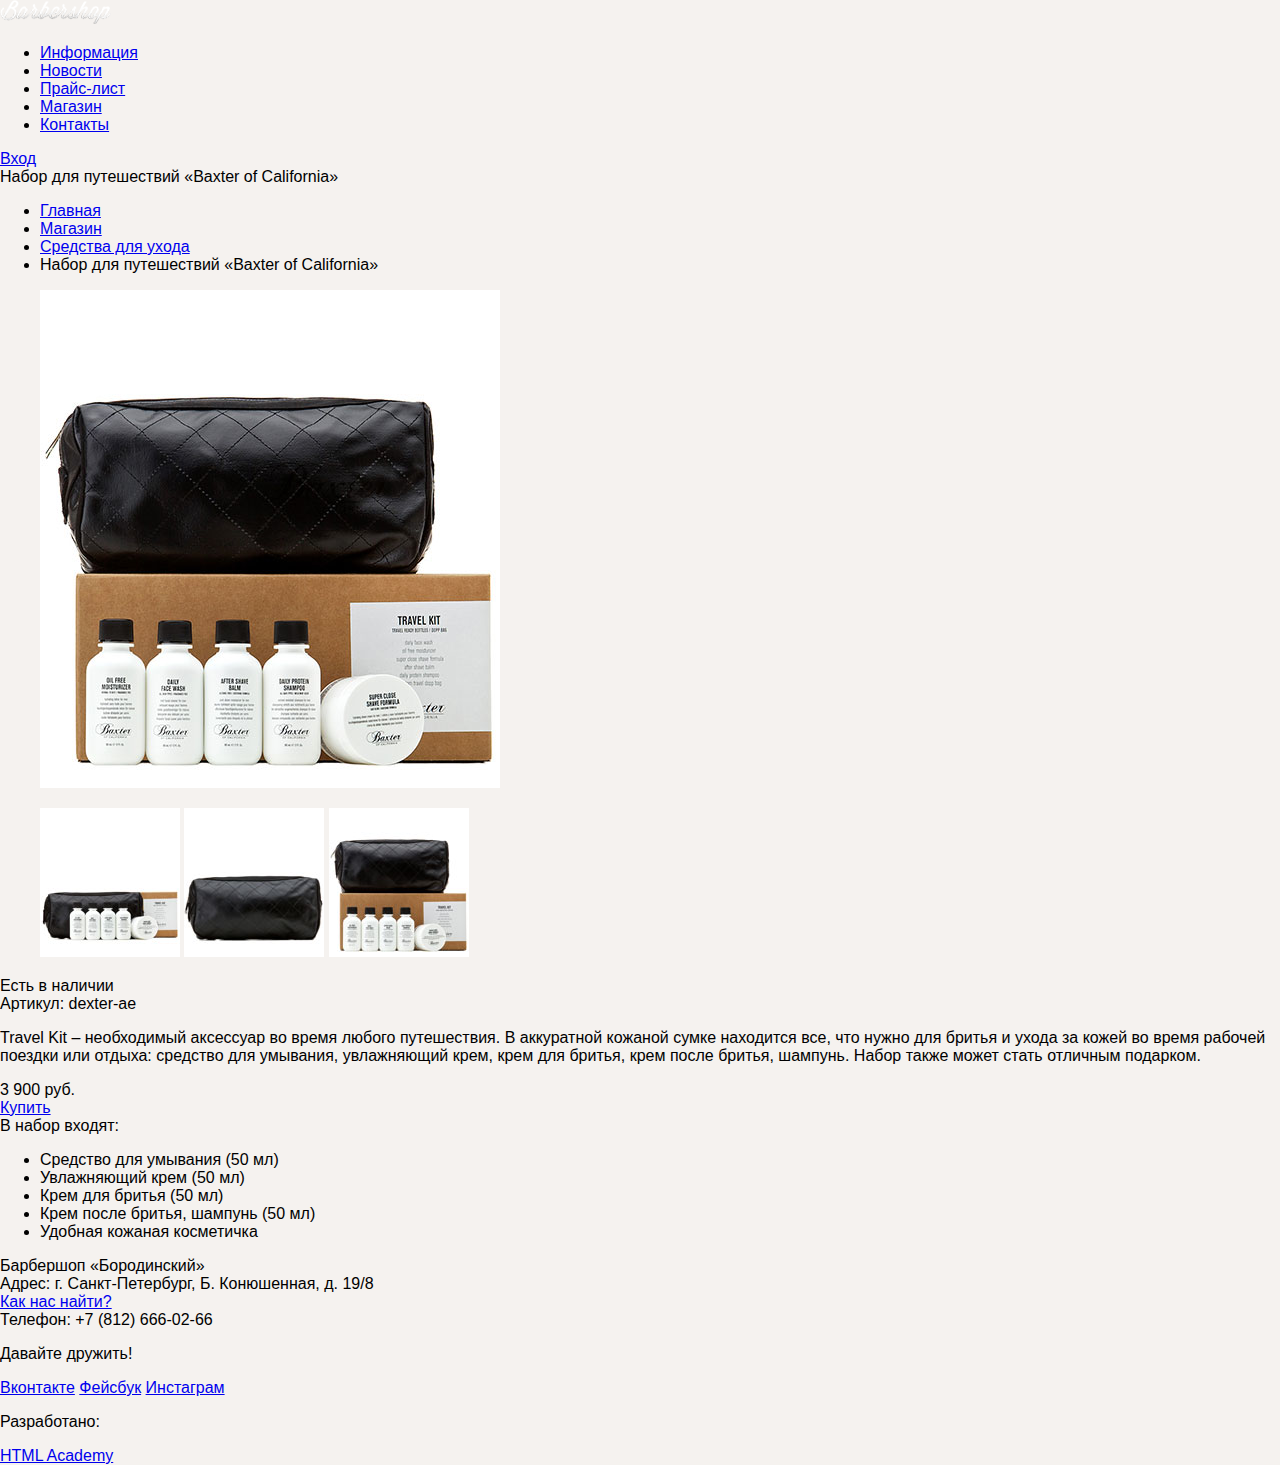
==== item.html @ 8b16b2ac "Разметка HTML файлов" ====
<!DOCTYPE html>
<html lang="ru">
<head>
  <meta charset="utf-8">
  <title>Набор для путешествий «Baxter of California» - Барбершоп «Бородинский»</title>
  <meta name="keywords" content="">
  <meta name="description" content="">
  <link href='https://fonts.googleapis.com/css?family=PT+Sans:400,700&subset=latin,cyrillic-ext' rel='stylesheet' type='text/css'>
  <link rel="stylesheet" href="css/normalize.css">
  <link rel="stylesheet" href="css/style.css">
</head>
<body>
  <header class="main-header">
    <div class="container">
      <div class="mini-logo">
        <a href="/"><img src="img/mini-logo.png" width="111" height="24" alt="Барбершоп «Бородинский»"></a>
      </div>
      <nav class="main-navigation">
        <ul>
          <li><a href="#">Информация</a></li>
          <li><a href="#">Новости</a></li>
          <li><a href="#">Прайс-лист</a></li>
          <li class="active"><a href="#">Магазин</a></li>
          <li><a href="#">Контакты</a></li>
        </ul>
      </nav>
      <div class="user-block">
        <a class="login" href="#">Вход</a>
      </div>
    </div>
  </header>
  <main class="container">
    <div class="page-title">
      Набор для путешествий «Baxter of California»
    </div>
    <div class="breadcrumbs">
      <ul>
        <li><a href="/">Главная</a></li>
        <li><a href="#">Магазин</a></li>
        <li><a href="#">Средства для ухода</a></li>
        <li class="active">Набор для путешествий «Baxter of California»</li>
      </ul>
    </div>
    <div class="content">
      <div class="gallery">
        <figure class="gallery-main">
          <img src="img/photo-1.jpg" width="460" height="498" alt="">
        </figure>
        <figure class="gallery-mini">
          <img src="img/photo-2.jpg" width="140" height="149" alt="">
          <img src="img/photo-3.jpg" width="140" height="149" alt="">
          <img src="img/photo-4.jpg" width="140" height="149" alt="">
        </figure>
      </div>
      <section class="product">
        <div class="availability">Есть в наличии</div>
        <div class="article">Артикул: dexter-ae</div>
        <p class="description">
          Travel Kit – необходимый аксессуар во время любого путешествия. В аккуратной кожаной сумке находится все, что нужно для бритья и ухода за кожей во время рабочей поездки или отдыха: средство для умывания, увлажняющий крем, крем для бритья, крем после бритья, шампунь. Набор также может стать отличным подарком.
        </p>
        <div class="btn price">3 900 руб.</div>
        <a href="#" class="btn buy">Купить</a>
        <div class="set">В набор входят:</div>
        <ul>
          <li>Средство для умывания (50 мл)</li>
          <li>Увлажняющий крем (50 мл)</li>
          <li>Крем для бритья (50 мл)</li>
          <li>Крем после бритья, шампунь (50 мл)</li>
          <li>Удобная кожаная косметичка</li>
        </ul>
      </section>
    </div>
  </main>
  <footer class="main-footer">
    <div class="container">
      <section class="footer-contacts">
        Барбершоп «Бородинский»<br>
        Адрес: г. Санкт-Петербург, Б. Конюшенная, д. 19/8<br>
        <a href="#">Как нас найти?</a><br>
        Телефон: +7 (812) 666-02-66
      </section>
      <section class="footer-social">
        <p>Давайте дружить!</p>
        <a class="social-btn social-btn-vk" href="#">Вконтакте</a>
        <a class="social-btn social-btn-fb" href="#">Фейсбук</a>
        <a class="social-btn social-btn-inst" href="#">Инстаграм</a>
      </section>
      <section class="footer-copyright">
        <p>Разработано:</p>
        <a class="btn" href="https://htmlacademy.ru">HTML Academy</a>
      </section>
    </div>
  </footer>
</body>
</html>
---- css/style.css ----
body {
  background: #f5f2ef;
}
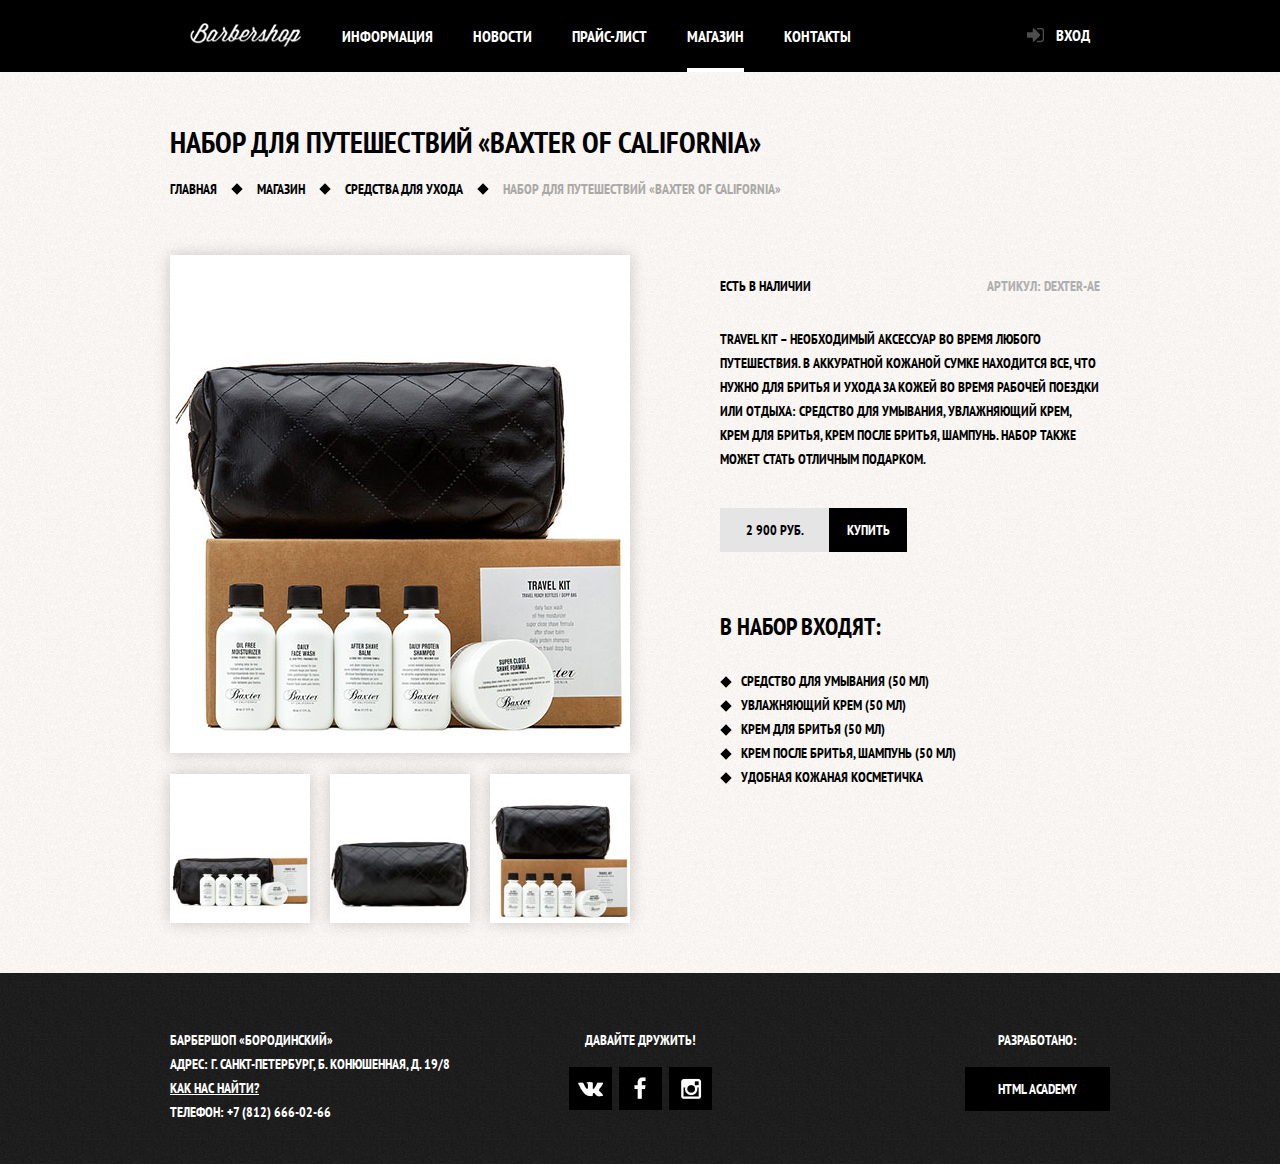
==== commit 893bc0f1: "вроде доделал" ====
--- a/item.html
+++ b/item.html
@@ -5,23 +5,31 @@
   <title>Набор для путешествий «Baxter of California» - Барбершоп «Бородинский»</title>
   <meta name="keywords" content="">
   <meta name="description" content="">
-  <link href='https://fonts.googleapis.com/css?family=PT+Sans:400,700&subset=latin,cyrillic-ext' rel='stylesheet' type='text/css'>
+  <link rel="stylesheet" href="https://fonts.googleapis.com/css?family=PT+Sans+Narrow:400,700&amp;subset=latin,cyrillic">
   <link rel="stylesheet" href="css/normalize.css">
   <link rel="stylesheet" href="css/style.css">
 </head>
-<body>
+<body class="item-body">
   <header class="main-header">
-    <div class="container">
-      <div class="mini-logo">
-        <a href="/"><img src="img/mini-logo.png" width="111" height="24" alt="Барбершоп «Бородинский»"></a>
-      </div>
+    <div class="container clearfix">     
+      <a class="mini-logo" href="index.html"><img src="img/mini-logo.png" width="111" height="24" alt="Барбершоп «Бородинский»"></a>      
       <nav class="main-navigation">
         <ul>
-          <li><a href="#">Информация</a></li>
-          <li><a href="#">Новости</a></li>
-          <li><a href="#">Прайс-лист</a></li>
-          <li class="active"><a href="#">Магазин</a></li>
-          <li><a href="#">Контакты</a></li>
+          <li>
+            <a href="#">Информация</a>
+          </li>
+          <li>
+            <a href="#">Новости</a>
+          </li>
+          <li>
+            <a href="price.html">Прайс-лист</a>
+          </li>
+          <li class="current">
+            <a href="shop.html">Магазин</a>
+          </li>
+          <li>
+            <a href="#">Контакты</a>
+          </li>
         </ul>
       </nav>
       <div class="user-block">
@@ -30,27 +38,25 @@
     </div>
   </header>
   <main class="container">
-    <div class="page-title">
+    <h1 class="page-title">
       Набор для путешествий «Baxter of California»
-    </div>
-    <div class="breadcrumbs">
-      <ul>
-        <li><a href="/">Главная</a></li>
-        <li><a href="#">Магазин</a></li>
-        <li><a href="#">Средства для ухода</a></li>
-        <li class="active">Набор для путешествий «Baxter of California»</li>
-      </ul>
-    </div>
-    <div class="content">
-      <div class="gallery">
+    </h1>   
+    <ul class="breadcrumbs">
+      <li><a href="index.html">Главная</a></li>
+      <li><a href="shop.html">Магазин</a></li>
+      <li><a href="#">Средства для ухода</a></li>
+      <li class="current">Набор для путешествий «Baxter of California»</li>
+    </ul> 
+    <div class="content clearfix">
+      <div class="item-gallery">
         <figure class="gallery-main">
           <img src="img/photo-1.jpg" width="460" height="498" alt="">
         </figure>
-        <figure class="gallery-mini">
+        <div class="gallery-mini">
           <img src="img/photo-2.jpg" width="140" height="149" alt="">
           <img src="img/photo-3.jpg" width="140" height="149" alt="">
           <img src="img/photo-4.jpg" width="140" height="149" alt="">
-        </figure>
+        </div>
       </div>
       <section class="product">
         <div class="availability">Есть в наличии</div>
@@ -58,10 +64,12 @@
         <p class="description">
           Travel Kit – необходимый аксессуар во время любого путешествия. В аккуратной кожаной сумке находится все, что нужно для бритья и ухода за кожей во время рабочей поездки или отдыха: средство для умывания, увлажняющий крем, крем для бритья, крем после бритья, шампунь. Набор также может стать отличным подарком.
         </p>
-        <div class="btn price">3 900 руб.</div>
-        <a href="#" class="btn buy">Купить</a>
-        <div class="set">В набор входят:</div>
-        <ul>
+        <div class="clearfix">
+          <span class="price">2 900 руб.</span>
+          <a class="btn buy" href="#">Купить</a>
+        </div>        
+        <h2 class="set">В набор входят:</h2>
+        <ul class="set-ul">
           <li>Средство для умывания (50 мл)</li>
           <li>Увлажняющий крем (50 мл)</li>
           <li>Крем для бритья (50 мл)</li>
@@ -71,7 +79,7 @@
       </section>
     </div>
   </main>
-  <footer class="main-footer">
+  <footer class="main-footer shop-footer clearfix">
     <div class="container">
       <section class="footer-contacts">
         Барбершоп «Бородинский»<br>
@@ -91,5 +99,22 @@
       </section>
     </div>
   </footer>
+  <div class="modal-content">
+    <button class="modal-content-close" type="button" title="Закрыть">Закрыть</button>
+    <h2 class="modal-content-title">Личный кабинет</h2>
+    <p>Введите свой логин и пароль.</p>
+    <form class="login-form" action="https://echo.htmlacademy.ru" method="post">
+      <input class="icon-user" type="text" name="login" placeholder="Логин">
+      <input class="icon-password" type="password"  name="password" placeholder="Пароль">
+      <label class="login-checkbox">
+        <input type="checkbox" name="remember">
+        <span class="checkbox-indicator"></span>
+        Запомните меня
+      </label>
+      <a class="restore" href="#">Я забыл пароль!</a>
+      <button class="btn" type="submit">Войти</button>
+    </form>
+  </div>
+  <script src="js/script.js"></script>
 </body>
 </html>--- a/css/style.css
+++ b/css/style.css
@@ -1,3 +1,1108 @@
 body {
-  background: #f5f2ef;
-}
+  min-width: 960px;
+  color: #000000;
+  text-transform: uppercase;
+  font-family: "PT Sans Narrow", "Arial", sans-serif;
+  font-size: 14px;
+  font-weight: 700;
+  line-height: 24px;
+}
+
+.clearfix:after {
+  display: table;
+  clear: both;
+  content: "";
+}
+
+.container {
+  width: 940px;
+  margin: 0 auto;
+  padding: 0 10px;
+}
+
+.index-body {
+  background: #070707 url("../img/body-bg.jpg") no-repeat center top;
+  color: #ffffff;
+}
+
+.shop-body,
+.item-body,
+.price-body {
+  background: #f8f5f2 url("../img/pattern-white.jpg");
+}
+
+.main-header {
+  margin-bottom: 60px;
+  background-color: #000000;
+  color: #ffffff;
+}
+
+.main-navigation {
+  float: left;
+  width: 680px;
+}
+
+.main-navigation ul {
+  margin: 0;
+  padding: 0;
+  list-style: none;
+  font-size: 0;
+}
+
+.main-navigation li {
+  display: inline-block;
+  vertical-align: top;
+  font-size: 16px;
+  line-height: 20px;
+}
+
+.main-navigation a {
+  position: relative;
+  display: block;
+  padding: 26px 20px;
+  color: #ffffff;
+  text-decoration: none;
+}
+
+.main-navigation a:hover {
+  background: #242424;
+}
+
+.main-navigation .current a:after {
+  position: absolute;
+  right: 20px;
+  bottom: 0;
+  left: 20px;
+  height: 4px;
+  background-color: #ffffff;
+  content: "";
+}
+
+.main-navigation .current a:hover {
+  background: none;
+}
+
+.user-block {
+  float: right;
+  max-width: 140px;
+}
+
+.login {
+  position: relative;
+  display: inline-block;
+  padding: 25px 20px;
+  padding-left: 50px;
+  color: #ffffff;
+  vertical-align: top;
+  text-decoration: none;
+  font-size: 16px;
+  line-height: 20px;
+}
+
+.login:hover {
+  background-color: #242424;
+}
+
+.login:before {
+  position: absolute;
+  top: 28px;
+  left: 20px;
+  width: 18px;
+  height: 18px;
+  background: transparent url("../img/sprite.png") no-repeat;
+  background-position: -1px -15px;
+  content: "";
+  opacity: 0.3;
+}
+
+.login:hover:before {
+  opacity: 1;
+}
+
+.index-logo {
+  width: 368px;
+  height: 204px;
+  margin: 0 auto;
+  margin-bottom: 17px;
+  padding-left: 10px; /* решил чтобы точно как в макете */
+}
+
+.index-logo img {
+  width: 368px;
+  height: 204px;
+}
+
+.features {
+  margin-bottom: 80px;
+}
+
+.features-item {
+  float: left;
+  width: 300px;
+  margin-right: 20px;
+  text-align: center;
+}
+
+.features-item:last-child {
+  margin-right: 0;
+}
+
+.features-name {
+  position: relative;
+  display: block;
+  margin-bottom: 30px;
+  padding-bottom: 37px;
+  font-size: 30px;
+  line-height: 42px;
+}
+
+.features-item p {
+  margin: 10px;
+  margin-bottom: 0;
+}
+
+.features-name:after {
+  position: absolute;
+  bottom: 0;
+  left: 50%;
+  display: block;
+  width: 20px;
+  height: 20px;
+  margin-left: -10px;
+  background-color: #ffffff;
+  content: "";
+  transform: rotate(45deg);
+}
+
+.index-content {
+  margin-bottom: 35px;
+  padding: 50px 80px;
+  padding-top: 48px;
+  background: url("../img/index-content-shadow.png") no-repeat center,
+  #f8f5f2 url("../img/pattern-white.jpg");
+  color: #000000;
+}
+
+.index-content.bottom-block {
+  margin-bottom: 60px;
+  padding-bottom: 60px;
+}
+
+.index-content-left {
+  float: left;
+  width: 380px;
+}
+
+.index-content-right {
+  float: right;
+  width: 300px;
+}
+
+.index-content-title {
+  margin: 0;
+  margin-bottom: 25px;
+  font-size: 30px;
+  line-height: 42px;
+}
+
+.index-content p {
+  margin: 0;
+  margin-bottom: 25px;
+}
+
+.index-content-left .work {
+  margin-bottom: 44px;
+}
+
+
+.news-preview {
+  margin: 0;
+  padding: 0;
+  padding-right: 35px;
+  list-style: none;
+}
+
+.news-preview li {
+  margin-bottom: 25px;
+}
+
+.news-preview p {
+  margin-bottom: 0;
+}
+
+.news-preview time {
+  text-transform: none;
+}
+
+.btn {
+  display: inline-block;
+  margin-right: 16px;
+  padding: 10px 33px;
+  outline: none;
+  border: none;
+  background-color: #000000;
+  color: #ffffff;
+  cursor: pointer;
+  text-align: center;
+  vertical-align: top;
+  text-decoration: none;
+  text-transform: uppercase;
+  font-family: "PT Sans Narrow", "Arial", sans-serif;
+  font-size: 14px;
+  font-weight: 700;
+  line-height: 24px;
+}
+
+.btn:hover,
+.btn:active {
+  background-color: #663d15;
+}
+
+.btn.disabled,
+.btn:disabled {
+  cursor: default;
+  opacity: 0.5;
+}
+
+.btn.disabled:hover,
+.btn:disabled:hover {
+  background-color: #000000;
+}
+
+.gallery {
+  position: relative;
+  height: 260px;
+}
+
+.gallery-content {
+  height: 164px;
+  margin: 0;
+  border: 7px solid #ffffff;
+  background-color: #cccccc;
+}
+
+.gallery-content img {
+  width: 286px;
+  height: 164px;
+}
+
+.gallery .btn {
+  position: absolute;
+  bottom: 0;
+  width: 140px;
+  margin: 0;
+}
+
+.gallery-prev {
+  left: 0;
+}
+
+.gallery-next {
+  right: 0;
+}
+
+.appointment-form input {
+  float: left;
+  width: 106px;
+  margin-right: 20px;
+  margin-bottom: 20px;
+  padding: 7px 15px;
+  outline: none;
+  border: 2px solid #000000;
+  background-color: #f9f6f3;
+  color: #000000;
+  text-transform: uppercase;
+  font-family: "PT Sans Narrow", "Arial", sans-serif;
+  font-size: 14px;
+  line-height: 24px;
+}
+
+.appointment-form input:focus {
+  border: 2px solid #663d15;
+  box-shadow: inset 0 -2px 0 0 #663d15;
+}
+
+.appointment-form input:nth-child(2n) {
+  margin-right: 0;
+}
+
+.appointment-form input:nth-child(4) {
+  margin-bottom: 36px;
+}
+
+
+.appointment-form .btn {
+  clear: both;
+  width: 100%;
+}
+
+.main-footer {
+  margin-top: 65px;
+  padding-top: 60px;
+  padding-bottom: 40px;
+  background: #252525 url("../img/pattern-black.jpg");
+  color: #ffffff; /* лучше явно прописать везде для футера */
+}
+
+.main-footer {
+  margin-top: 0;
+}
+
+.footer-contacts {
+  float: left;
+  width: 320px;
+  margin-right: 60px;
+}
+
+.footer-contacts a {
+  color: #ffffff;
+}
+
+.footer-contacts a:hover {
+  text-decoration: none;
+}
+
+.footer-social {
+  float: left;
+  width: 180px;
+  text-align: center;
+}
+
+.footer-copyright {
+  float: right;
+  max-width: 180px;
+}
+
+.footer-social p {
+  margin: 0;
+  margin-bottom: 15px;
+}
+
+.social-btn {
+  display: inline-block;
+  width: 43px;
+  height: 43px;
+  margin: 0 2px;
+  background: #000000 url("../img/sprite.png") no-repeat center;
+  transition: background-position 0.5s,
+  background-color 0.5s;
+  vertical-align: top;
+  text-decoration: none;
+  font-size: 0;
+}
+
+.social-btn:hover {
+  background-color: #ffffff;
+}
+
+.social-btn-vk {
+  background-position: 9px -447px;
+}
+
+.social-btn-fb {
+  background-position: 15px -171px;
+}
+
+.social-btn-inst {
+  background-position: 12px -313px;
+}
+
+.social-btn-vk:hover {
+  background-position: 9px -381px;
+}
+
+.social-btn-fb:hover {
+  background-position: 15px -100px;
+}
+
+.social-btn-inst:hover {
+  background-position: 12px -242px;
+}
+
+.footer-copyright p {
+  margin: 0;
+  margin-bottom: 15px;
+  text-align: center;
+}
+
+.footer-copyright .btn {
+  margin-right: 0;
+}
+
+.footer-copyright .btn:hover {
+  background-color: #ffffff;
+  color: #000000;
+}
+
+.shop-main {
+  margin-bottom: 49px;
+}
+
+.mini-logo {
+  display: block;
+  float: left;
+  padding-top: 23px;
+  padding-right: 21px;
+  padding-left: 20px;
+}
+
+.page-title {
+  margin-top: -2px;
+  margin-bottom: 23px;
+  font-size: 30px;
+  font-weight: bold;
+}
+
+.breadcrumbs {
+  margin-bottom: 54px;
+  padding: 0;
+}
+
+.breadcrumbs li {
+  position: relative;
+  display: inline-block;
+  margin-right: 37px;
+}
+
+.breadcrumbs li:after {
+  position: absolute;
+  top: 50%;
+  right: -24px;
+  width: 8px;
+  height: 8px;
+  margin-top: -4px;
+  background-color: #000000;
+  content: "";
+  transform: rotate(45deg);
+}
+
+.breadcrumbs a {
+  color: #000000;
+  text-decoration: none;
+}
+
+.breadcrumbs a:hover {
+  color: #663d15;
+}
+
+
+
+.breadcrumbs li:last-child:after {
+  display: none;
+}
+
+.breadcrumbs .current {
+  color: #aba9a7;
+}
+
+.shop-content form {
+  float: left;
+  width: 210px;
+  padding-right: 20px;
+}
+
+.shop-content fieldset {
+  margin: 0;
+  margin-bottom: 41px;
+  padding: 0;
+  border: none;
+}
+
+.shop-content legend {
+  margin-top: -7px;
+  margin-bottom: 27px;
+}
+
+.shop-content input[type="checkbox"],
+.shop-content input[type="radio"] {
+  display: none;
+}
+
+.shop-content .manufacturer {
+  font-size: 24px;
+  font-weight: bold;
+  line-height: 29px;
+  /*margin-bottom: 30px;*/
+}
+
+.shop-content .firm {
+  margin-bottom: 13px;
+}
+
+.shop-content label {
+  position: relative;
+  display: inline-block;
+  padding-left: 43px;
+  cursor: pointer;
+  vertical-align: top;
+}
+
+.shop-content label:before {
+  position: absolute;
+  top: 3px;
+  left: 0;
+  width: 16px;
+  height: 16px;
+  border: 2px solid #000000;
+  content: "";
+}
+
+.shop-content label.radio-class:before {
+  border-radius: 50%;
+}
+
+.shop-content label.radio-class:after {
+  position: absolute;
+  top: 9px;
+  left: 6px;
+  display: none;
+  width: 8px;
+  height: 8px;
+  border-radius: 50%;
+  background-color: #000000;
+  content: "";
+}
+
+#id-shaving:checked ~ label:after,
+#id-care:checked ~ label:after,
+#id-accessories:checked ~ label:after {
+  display: block;
+}
+
+.shop-content label.chk-class:after {
+  position: absolute;
+  top: 7px;
+  left: 4px;
+  display: none;
+  width: 12px;
+  height: 12px;
+  background-image: url("[data-uri]");
+  content: "";
+}
+
+#id-baxter-california:checked ~ label:after,
+#id-mr-natty:checked ~ label:after,
+#id-suavecito:checked ~ label:after,
+#id-malin-goetz:checked ~ label:after,
+#id-murrays:checked ~ label:after,
+#id-american-crew:checked ~ label:after {
+  display: block;
+}
+
+.shop-content .btn {
+  padding: 10px 29px;
+}
+
+.shop-content .items {
+  float: right;
+  width: 710px;
+}
+
+.shop-content .shop-item {
+  float: left;
+  width: 220px;
+  height: 286px;
+  margin: 0 10px 20px 10px;
+  background-color: #ffffff;
+  box-shadow: 0 0 15px rgba(0,1,1,0.2);
+}
+
+.shop-content .shop-item:nth-child(3n) {
+  margin-right: 0;
+}
+
+.shop-item h2 {
+  margin: 0;
+  margin-bottom: 13px;
+  padding: 0 16px;
+}
+
+.shop-item .desc {
+  color: #000000;
+  text-decoration: none;
+  text-transform: none;
+  font-size: 14px;
+  line-height: 18px;
+}
+
+.shop-item .desc:hover {
+  color: #663d15;
+}
+.shop-item .desc span {
+  display: block;
+  text-transform: uppercase;
+}
+
+.shop-item .price,
+.product .price {
+  display: inline-block;
+  float: left;
+  width: 109px;
+  margin-left: 16px;
+  padding: 10px 0;
+  background-color: #e5e5e5;
+  text-align: center;
+}
+
+.shop-item .buy,
+.product .buy {
+  float: left;
+  width: 78px;
+  padding: 10px 0;
+}
+
+.paginator {
+  clear: both;
+  margin-left: 10px;
+  padding-top: 25px;
+}
+
+.paginator a,
+.paginator span {
+  display: inline-block;
+  min-width: 23px;
+  margin-right: 5px;
+  padding: 0 10px;
+  background-color: #000000;
+  color: #ffffff;
+  text-align: center;
+  vertical-align: top;
+  text-decoration: none;
+  line-height: 43px;
+}
+
+.paginator span {
+  background-color: #ffffff;
+  color: #000000;
+}
+
+.paginator a:hover {
+  background-color: #663d15;
+}
+
+
+.shop-footer {
+  padding-top: 55px;
+}
+
+.item-body .content {
+  margin-bottom: 38px;
+}
+
+.item-body .item-gallery {
+  float: left;
+  font-size: 0;
+}
+
+.item-body .gallery-main {
+  margin: 0;
+  margin-bottom: 21px;
+  box-shadow: 0 0 15px rgba(0,1,1,0.2);
+}
+
+.gallery-main img {
+  display: block;
+}
+
+.item-body .product {
+  float: right;
+  width: 380px;
+  margin-right: 10px;
+}
+
+.gallery-mini img {
+  margin-right: 20px;
+  box-shadow: 0 0 15px rgba(0,1,1,0.2);
+}
+
+.gallery-mini img:last-child {
+  margin-right: 0;
+}
+
+.product .availability {
+  float: left;
+  margin-top: 19px;
+  margin-bottom: 29px;
+}
+
+.product .price {
+  margin-left: 0;
+}
+
+.product .article {
+  float: right;
+  margin-top: 19px;
+  color: #aeaeae;
+}
+
+.product .description {
+  clear: both;
+  margin-bottom: 37px;
+}
+
+
+.product .set {
+  margin: 0;
+  margin-top: 63px;
+  margin-bottom: 30px;
+  font-size: 24px;
+}
+
+.product .set-ul {
+  margin: 0;
+  padding: 0;
+  list-style-type: none;
+}
+
+.set-ul li {
+  position: relative;
+  padding-left: 21px;
+}
+
+.set-ul li:after {
+  position: absolute;
+  top: 9px;
+  left: 2px;
+  width: 8px;
+  height: 8px;
+  background-color: #000000;
+  content: "";
+  transform: rotate(45deg);
+}
+
+/* Общие стили для контентных тегов */
+
+.inner-content {
+  margin-top: -7px;
+  margin-bottom: 75px;
+}
+
+.inner-content h2 {
+  margin-top: 50px;
+  margin-bottom: 30px;
+  font-size: 24px;
+  line-height: 30px;
+}
+
+.inner-content p {
+  margin: 14px 0;
+}
+
+.inner-content table {
+  border-collapse: collapse;
+}
+
+.inner-content td {
+  padding: 10px 15px;
+  border: 2px solid #000000;
+}
+
+/* Особые стили для контентных тегов */
+
+.big-heading {
+  margin-top: 55px;
+  margin-bottom: 59px;
+  text-align: center;
+}
+
+.big-heading h2 {
+  position: relative;
+  z-index: 2;
+  display: inline;
+  margin: 0;
+  padding: 0 25px;
+  background: #f8f3f0 url("../img/pattern-white.jpg") repeat;
+  text-align: center;
+  font-size: 48px;
+  line-height: 48px;
+}
+
+.big-heading::after {
+  position: relative;
+  top: -25px;
+  z-index: 1;
+  display: block;
+  border-bottom: 2px solid #000000;
+  content: "";
+}
+
+.custom-list-1 {
+  margin: 14px 0;
+  padding: 0;
+  list-style: none;
+}
+
+.custom-list-1 li {
+  position: relative;
+  margin-bottom: 13px;
+  padding-left: 20px;
+}
+
+.custom-list-1 li::before {
+  position: absolute;
+  top: 8px;
+  left: 0;
+  width: 8px;
+  height: 8px;
+  background-color: #000000;
+  content: "";
+  transform: rotate(45deg);
+}
+
+.prices-table {
+  width: 100%;
+}
+
+.prices-table td {
+  width: 50%;
+}
+
+.prices-table td:last-child {
+  text-align: center;
+}
+
+.short-text {
+  padding-right: 80px;
+}
+
+/* Колонки для контента */
+
+.inner-columns {
+  /*  margin: 60px 0;*/
+  margin-top: 50px;
+  margin-bottom: 50px;
+}
+
+.inner-column-left,
+.inner-column-right {
+  width: 460px;
+}
+
+.inner-column-left {
+  float: left;
+}
+
+.inner-column-right {
+  float: right;
+}
+
+.inner-column-left *:first-child,
+.inner-column-right *:first-child {
+  margin-top: 0;
+}
+
+.inner-column-left *:last-child,
+.inner-column-right *:last-child {
+  margin-bottom: 0;
+}
+
+
+@keyframes bounce {
+  0% {
+    transform: translateY(-2000px);
+  }
+  70% {
+    transform: translateY(30px);
+  }
+  90% {
+    transform: translateY(-10px);
+  }
+  100% {
+    transform: translateY(0);
+  }
+}
+
+@keyframes shake {
+  0%,
+  100% {
+    transform: translateX(0);
+  }
+  10%,
+  30%,
+  50%,
+  70%,
+  90% {
+    transform: translateX(-10px);
+  }
+  20%,
+  40%,
+  60%,
+  80% {
+    transform: translateX(10px);
+  }
+}
+
+.modal-content {
+  position: absolute;
+  top: 120px;
+  left: 50%;
+  z-index: 2;
+  display: none;
+  width: 300px;
+  margin-left: -230px;
+  padding: 50px 80px;
+  background: #f8f3f0 url("../img/pattern-white.jpg");
+  box-shadow: 0 30px 50px rgba(0, 0, 0, 0.7);
+  color: #000000;
+}
+
+.modal-content-map {
+  position: fixed;
+  top: 50%;
+  left: 50%;
+  display: none;
+  width: 766px;
+  height: 561px;
+  margin-top: -280px;
+  margin-left: -390px;
+  border: 7px solid white;
+  /*background: #e9e5dc url("img/map.png");*/
+  box-shadow: 0 30px 50px rgba(0, 0, 0, 0.7);
+}
+
+.modal-content-show {
+  display: block;
+  animation: bounce 0.6s;
+}
+
+.modal-error {
+  animation: shake 0.6s;
+}
+
+.modal-content-close {
+  position: absolute;
+  top: 0;
+  right: -34px;
+  width: 22px;
+  height: 22px;
+  outline: 0;
+  border: 0;
+  background-color: transparent;
+  cursor: pointer;
+  font-size: 0;
+}
+
+.modal-content-close::before,
+.modal-content-close::after {
+  position: absolute;
+  top: 10px;
+  left: 2px;
+  width: 19px;
+  height: 3px;
+  border-radius: 1px;
+  background-color: #d0d0d0;
+  content: "";
+}
+
+.modal-content-close::before {
+  transform: rotate(45deg);
+}
+
+.modal-content-close::after {
+  transform: rotate(-45deg);
+}
+
+.modal-content h2 {
+  margin: 0;
+  margin-bottom: 20px;
+  font-size: 30px;
+  line-height: 42px;
+}
+
+.modal-content p {
+  margin: 0;
+  margin-bottom: 14px;
+}
+
+.modal-content .login-form {
+  margin-top: 30px;
+  margin-bottom: 10px;
+}
+
+
+.login-form input[type="text"],
+.login-form input[type="password"] {
+  width: 236px;
+  margin: 0;
+  margin-bottom: 10px;
+  padding: 10px 20px;
+  padding-right: 40px;
+  outline: none;
+  border: 2px solid #000000;
+  background-color: #f9f6f3;
+  color: #000000;
+  text-transform: uppercase;
+  font-family: "PT Sans Narrow", "Arial", sans-serif;
+  font-size: 14px;
+  line-height: 24px;
+}
+
+.login-form input:focus {
+  border-color: #663d15;
+}
+
+.login-form input.icon-user {
+  background-image: url("../img/sprite.png");
+  background-repeat: no-repeat;
+  background-position: 100% -504px;
+}
+
+.login-form input.icon-password {
+  background-image: url("../img/sprite.png");
+  background-repeat: no-repeat;
+  background-position: 100% -45px;
+}
+
+.login-form .restore {
+  float: right;
+  color: #000000;
+}
+
+.login-form .btn {
+  width: 100%;
+  margin-top: 15px;
+}
+
+.login-checkbox input[type="checkbox"] {
+  display: none;
+}
+
+.login-checkbox {
+  position: relative;
+  padding-left: 30px;
+  cursor: pointer;
+}
+
+.login-checkbox:hover,
+.chk-class:hover,
+.radio-class:hover {
+  color: #663d15;
+}
+
+.login-checkbox input[type="checkbox"] + .checkbox-indicator {
+  position: absolute;
+  top: -3px;
+  left: 0;
+  width: 17px;
+  height: 17px;
+  border: 2px solid #000000;
+}
+
+.login-checkbox input[type="checkbox"]:checked + .checkbox-indicator::before,
+.login-checkbox input[type="checkbox"]:checked + .checkbox-indicator::after {
+  position: absolute;
+  top: 8px;
+  left: 1px;
+  width: 15px;
+  height: 2px;
+  background-color: #000000;
+  content: "";
+}
+
+.login-checkbox input[type="checkbox"]:checked + .checkbox-indicator::before {
+  transform: rotate(45deg);
+}
+
+.login-checkbox input[type="checkbox"]:checked + .checkbox-indicator::after {
+  transform: rotate(-45deg);
+}
